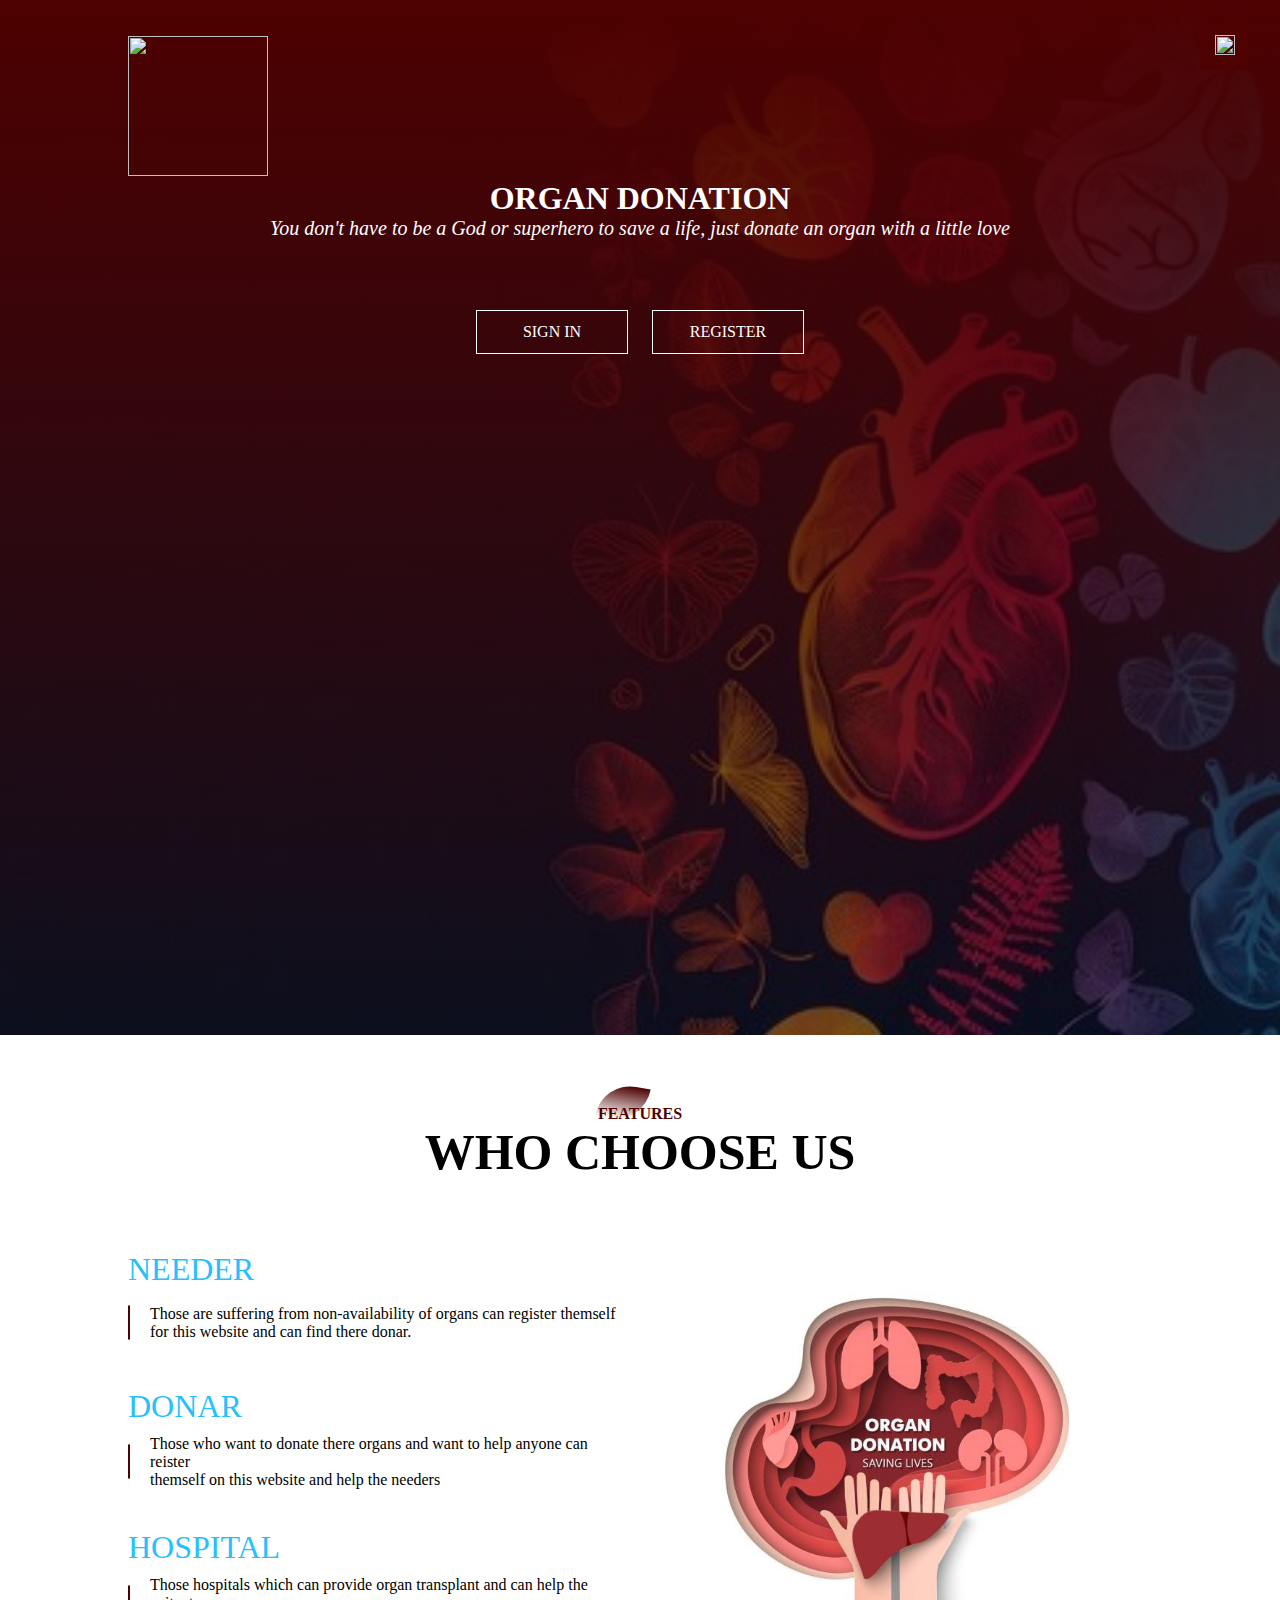
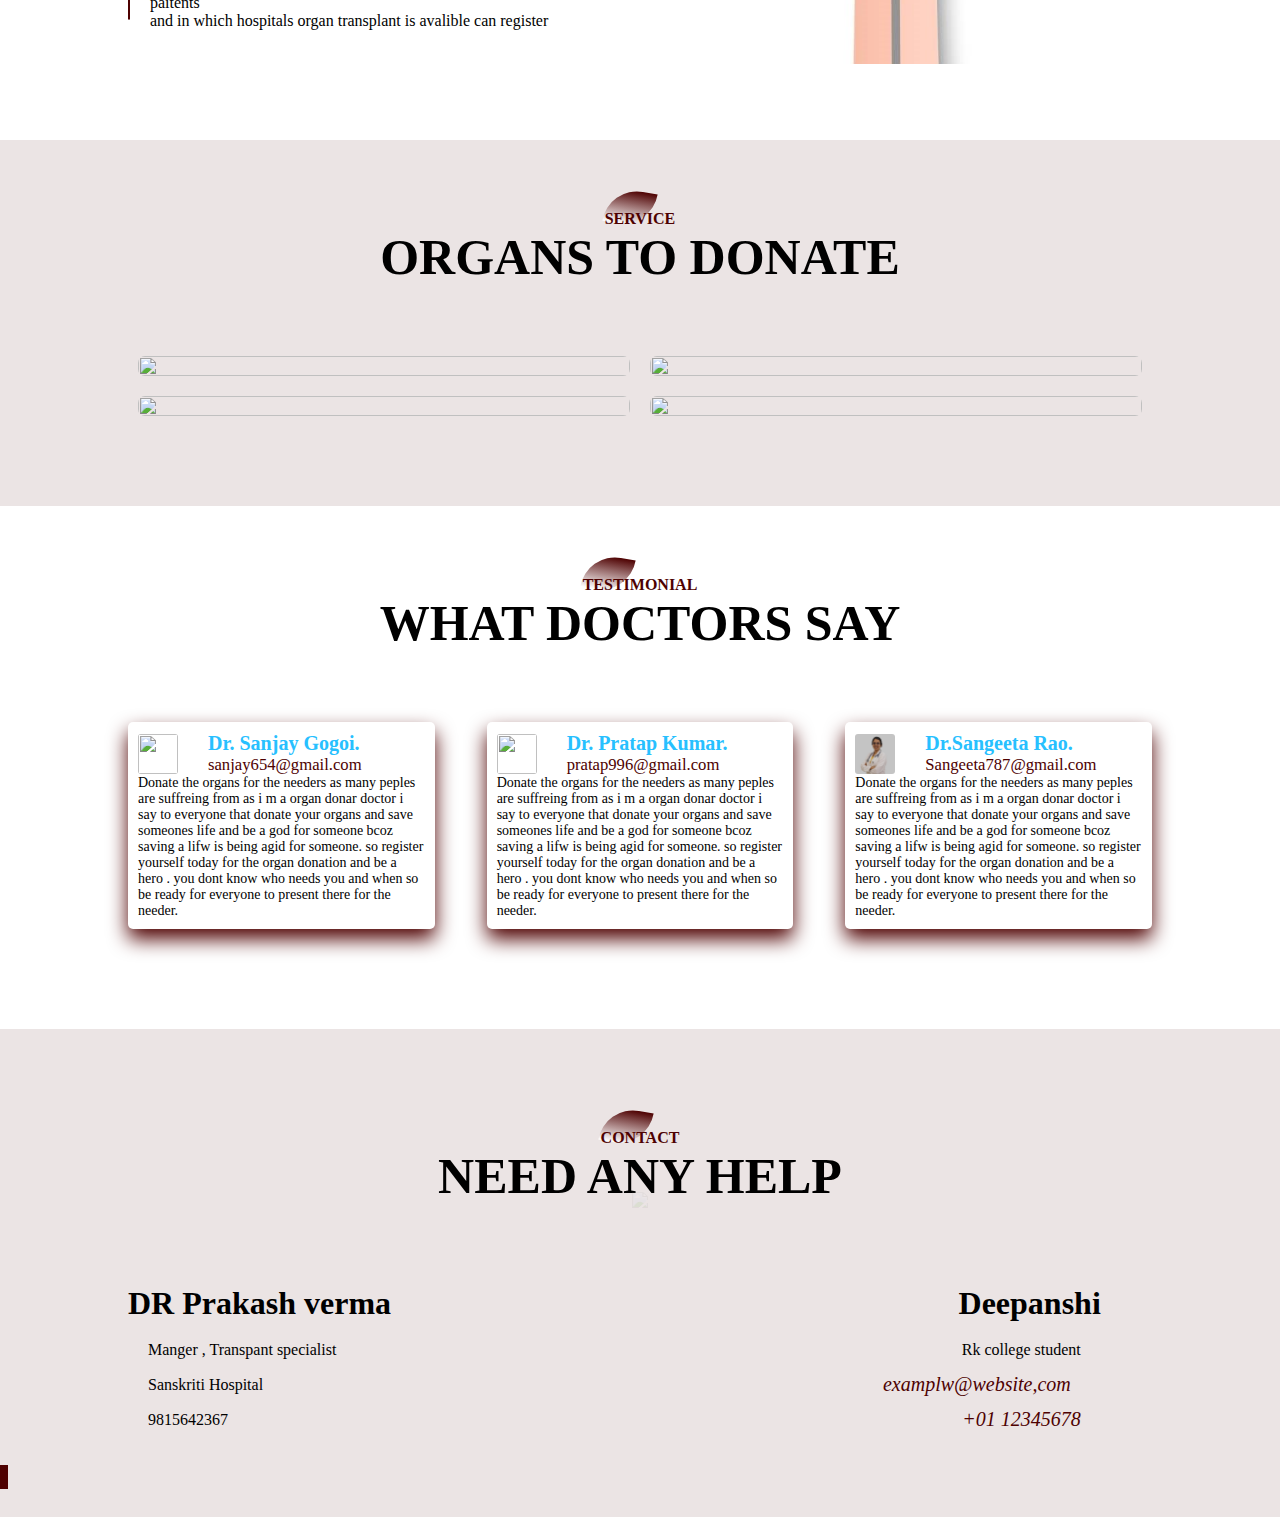
==== index.html @ 8084600e "Add files via upload" ====
<html>
  <head>
    <title> Organ donation website design- easy tutoials</title>
    <link rel="stylesheet" href="style.css">
    <link rel="stylesheet" href="https://cdn.jsdelivr.net/npm/@fortawesome/fontawesome-free@6.4.2/css/fontawesome.min.css">
    <meta name="viewpoint" content="width=device-width, initial-scale=1">
    <link href="preconnect" href="https://fonts.googleapis.com">
<link rel="preconnect" href="https://fonts.gstatic.com" crossorigin>
<script src="https://cdn.jsdelivr.net/gh/cferdinandi/smooth-scroll/dist/smooth-scroll.polyfills.min.js"></script>

  </head>
  <body>
    <section id="banner">
      <img src="heart.png" class="logo">
      <div class="banner-text">
        <h1> ORGAN DONATION</h1>
        <P>You don't have to be a God or superhero to save a life, just donate an organ with a little love</P>
        <div class="banner-btn">
          <a href="#"><span></span>SIGN IN</a>
          <a href="#"><span></span>REGISTER</a>
        </div>
      </div>
    </section>

     <div id="sideNav">
          <nav>
            <ul>
              <li><a href="#banner">HOME</a></li>
              <li><a href="#feature">FEATURES</a></li>
              <li><a href="#service">ORGANS</a></li>
              <li><a href="#testimonial">TESTIMONIALS</a></li>
              <li><a href="#footer">CONTACT US</a></li>
            </ul>
          </nav>
     </div>
     <div id="menuBtn">
      <img src="favorite_24dp_FILL0_wght400_GRAD0_opsz24.png" id="menu">
     </div>

     <!--features-->

     <section id="feature">
      <div class="title-text">
        <p>FEATURES</p>
        <h1>WHO CHOOSE US</h1>
      </div>
      <div class="feature-box">
        <div class="features">
          <h1>NEEDER</h1>
          <div class="features-desc">
            <div class="feature-icon">
              <i class="fa fa-shield"></i>
            </div>
            <div class="feature-text">
              <p>Those are suffering from non-availability of organs can register themself <br> for this website and can find there donar.</p>
            </div>
          </div>
          <h1>DONAR</h1>
          <div class="features-desc">
            <div class="feature-icon">
              <i class="fa fa-shield"></i>
            </div>
            <div class="feature-text">
              <p>Those who want to donate there organs and want to help anyone can reister <br> themself on this website and help the needers</p>
            </div>
          </div>
          <h1>HOSPITAL</h1>
          <div class="features-desc">
            <div class="feature-icon">
              <i class="fa fa-shield"></i>
            </div>
            <div class="feature-text">
              <p>Those hospitals which can provide organ transplant and can help the paitents <br> and in which hospitals organ transplant is avalible can register</p>
            </div>
          </div>
        </div>
        <div class="features-img">
          <img src="888.jpg">
        </div>
      </div>

      </section>

      <!--service-->

      <section id="service">
        <div class="title-text">
          <p>SERVICE</p>
          <h1> ORGANS TO DONATE</h1>
        </div>
        <div class="service-box">
             <div class="single-service">
                <img src="1.jpg">
                <div class="overlay"></div>
                <div class="service-desc">
                  <h3>HEART</h3>
                  <hr>
                  <p> Those who need Heart donation can look for this.</p>
                </div>
             </div>
             <div class="single-service">
              <img src="22.jpg">
              <div class="overlay"></div>
              <div class="service-desc">
              <h3>BRAIN</h3>
                  <hr>
                  <p>Those who need the donation of brain can look for this.</p>
              </div>  
             </div>
             <div class="single-service">
              <img src="3.jpg">
              <div class="overlay"></div>
              <div class="service-desc">
              <h3>LUNGS</h3>
                  <hr>
                  <p>Those who need the donation of lungs can look for this.</p>
              </div>    
             </div>
             <div class="single-service">
              <img src="5.jpg">
              <div class="overlay"></div>
              <div class="service-desc">
              <h3>BLOOD</h3>
                  <hr>
                  <p>Those who want the donation of blood can look for this.</p>
              </div>    
             </div>
        </div>


      </section> 

    <!---testimonial-->

    <section id="testimonial">
          <div class="title-text">
            <p>TESTIMONIAL</p>
            <h1>WHAT DOCTORS SAY</h1>
          </div>
          <div class="testimonial-row">
             <div class="testimonial-col">
              <div class="user">
                <img src="doctor1.png">
                <div class="user-info">
                  <h4>Dr. Sanjay Gogoi.<i class="feature-text"></i></h4>
                  <small>sanjay654@gmail.com</small>
                </div>
              </div>
              <p>Donate the organs for the needers as many peples are suffreing from as i m a organ donar doctor i say to everyone that donate your organs and save someones life and be a god for someone bcoz saving a lifw is being agid for someone. so register yourself today for the organ donation and be a hero . you dont know who needs you and when so be ready for everyone to present there for the needer.</p>
            </div> 
             <div class="testimonial-col">
              <div class="user">
                <img src="doctor2.png">
                <div class="user-info">
                  <h4>Dr. Pratap Kumar.<i class="feature-text"></i></h4>
                  <small>pratap996@gmail.com</small>
                </div>
              </div>
              <p>Donate the organs for the needers as many peples are suffreing from as i m a organ donar doctor i say to everyone that donate your organs and save someones life and be a god for someone bcoz saving a lifw is being agid for someone. so register yourself today for the organ donation and be a hero . you dont know who needs you and when so be ready for everyone to present there for the needer.</p>
            </div>
             <div class="testimonial-col">
              <div class="user">
                <img src="dr-sucharita-chakraborty.png">
                <div class="user-info">
                  <h4>Dr.Sangeeta Rao.<i class="feature-text"></i></h4>
                  <small>Sangeeta787@gmail.com</small>
                </div>
              </div>
              <p>Donate the organs for the needers as many peples are suffreing from as i m a organ donar doctor i say to everyone that donate your organs and save someones life and be a god for someone bcoz saving a lifw is being agid for someone. so register yourself today for the organ donation and be a hero . you dont know who needs you and when so be ready for everyone to present there for the needer.</p>
            </div>
          </div>


    </section>

    <!--footer-->

    <section id="footer">
      <img src="ddd.jpg" class="footer-img">
       <div class="title-text">
       <p>CONTACT</p>
       <h1>NEED ANY HELP</h1>
    </div>  
     <div class="footer-row">
      <div class="footer-left">
        <h1>DR Prakash verma</h1>
        <p> <i class="fa fa-clock-o"></i>Manger , Transpant specialist</p>
        <p> <i class="fa fa-clock-o"></i>Sanskriti Hospital</p>
        <p> <i class="fa fa-clock-o"></i>9815642367</p>
      </div>
      <div class="footer-right">
        <h1>Deepanshi</h1>
        <p>Rk college student<i class="fa fa-map-market"></i</p>
        <p>examplw@website,com <i class="fa fa-paper plane"></i></p>
        <p>+01 12345678 <i class="fa fa-phone"></i></p>
      </div>
     </div>

     <div class="social-links">
         <i class="fa fa-facebook"></i>
         <i class="fa fa-facebook"></i>
         <i class="fa fa-facebook"></i>
         <i class="fa fa-facebook"></i>
     </div>
     <script>
                var menuBtn = document.getElementById("menuBtn")
                var sideNav = document.getElementById("sideNav")
                var menu = document.getElementById("menu")

                sideNav.style.right = "-250px";  

                menuBtn.onclick = function(){
                  if(sideNav.style.right == "-250px"){
                      sideNav.style.right = "0";
                      menu.src = "heart2.png";
                  }
                  else{
                    sideNav.style.right = "-250px";
                    menu.src = "heart.png";
                  }
                }

                var scroll = new SmoothScroll('a[href*="#"]', {
	                  speed: 500,
	                  speedAsDuration: true
                });
              </script>
       </body>
</html>
---- style.css ----
*{
    margin: 0;
    padding: 0;
    poppins-thin {
        font-family: "Poppins", sans-serif;
        font-weight: 100;
        font-style: normal;
}
#banner{
      width: 100%;
      background: linear-gradient(to top, rgba(0,0,0,0.5),rgb(78,1,1)), url(cccc.jpg);
      background-position: center;
      background-size: cover;
      height: 115vh;
    }
   .logo{
        width: 140px;
        position: absolute;
        top: 4%;
        left: 10%;
    }
.banner-text{
        text-align: center;
        color: #fff;
        padding-top: 180px;
    }
.banner-text h1{


     }
.banner-text p{
        font-size: 20px;
        font-style: italic;
     }
.banner-btn{
   margin: 70px auto 0;
}
.banner-btn a{
   width: 150px;
   text-decoration: none;
   display: inline-block;
   margin: 0 10px;
   padding: 12px 0;
   color: #fff;
   border: .5px solid #fff;
   position: relative;
   z-index: 1;
   transition: color 0.5s;
}
.banner-btn a span{
   width: 0%;
   height: 100%;
   position: absolute;
   top: 0;
   left: 0;
   background: #fff;
   z-index: -1;
   transition: 0.5s;
}
.banner-btn a:hover span{
   width: 100%;
}
.banner-btn a:hover{
   color: #000;
}
     
#sideNav{
        width:250px;
        height: 100vh;
        position: fixed;
        right: -250px;
        top: 0;
        background: rgb(78, 1, 1);
        z-index: 2;
        transition: 0.5s;
     }
 nav ul li{
        life-style: none;
        margin: 50px 20px;
     }
 nav ul li a{
        text-decoration: none;
        color: #fff;
     }
     #menuBtn{
        width: 50px;
        height: 50px;
        background: rgb(78, 1, 1);
        text-align: center;
        position: fixed;
        right: 30px;
        top: 20px;
        border-radius: 3px;
        z-index: 3;
        cursor: pointer;
     }
     #menuBtn img{
        width: 20px;
        margin-top: 15px;
     }
     @media  screen and (max-width: 770px) {
      .banner-text h1{
         font-size: 44px;
         poppins-thin {
             font-family: "Poppins", sans-serif;
             font-weight: 100;
             font-style: normal;
         }
         .banner-btn a{
            display: block;
            margin: 20px;
     }
   }
   } 
}

     /*--feature--*/

     #feature{
      width: 100%;
      padding: 70px 0;
     }
   .title-text{
      text-align: center;
      padding-bottom: 70px;
   }
   .title-text p{
      margin: auto;
      font: 20px;
      color: rgb(78, 1, 1);
      font-weight: bold;
      position: relative;
      z-index: 1;
      display: inline-block;
   }
   .title-text p::after{
      content: '';
      width: 50px;
      height: 35px;
      background: linear-gradient(rgb(78,1,1),#fff);
      position: absolute;
      top: -20px;
      left: 0;
      z-index: -1;
      transform: rotate(10deg);
      border-top-left-radius: 35px;
      border-bottom-right-radius: 35px;
   }
   .title-text h1{
      font-size: 50px;
   }
   .feature-box{
      width: 80%;
      margin: auto;
      display: flex;
      flex-wrap: wrap;
      align-items: center;
      text-align: center;
   }
   .features{
      flex-basis: 50%;
   }
   .features-img{
      flex-basis: 50%;
      margin: auto;
   }
   .features-img img{
      width: 70%;
   }
   .features h1{
          text-align: left;
          margin-bottom: 10px;
          font-weight: 100;
          color: #27c0ff;
    }
   .features-desc{
      display: flex;
      align-items: center;
      margin-bottom: 40px;
    }
   .feature-icon .fa{
      width: 50px;
      height: 50px;
      font-size: 30px;
      line-height: 50px;
      border-radius: 8px;
      color: rgb(78, 1, 1);
      border: 1px solid rgb(78, 1, 1);
   }
   .feature-text p{
      padding: 0 20px;
      text-align: initial;
   }
   @media  screen and (max-width: 770px) {
      .title-text h1{
         font-size: 35px;
      }
      .features{
         flex-basis: 100%;
      }
      .features-img{
         flex-basis: 100%;
       }
       .features-img img{
         width: 100%;
         border-radius: 10px;
       }
      }
      
      /*--Organ---*/
      
     #service{
          width: 100%;
          padding: 70px 0;
          background: #ebe4e4;
     }
      
      .service-box{
         width: 80%;
         display: flex;
         flex-wrap: wrap;
         justify-content: space-around;
         margin: auto;
      }
      .single-service{
         flex-basis: 48%;
         text-align: center;
         border-radius: 7px;
         margin-bottom: 20px;
         color: #fff;
         position: relative;
      }
      .single-service img{
         width: 100%;
         border-radius: 7px;
      }
      .overlay{
         width: 100%;
         height: 100%;
         position: absolute;
         top: 0;
         border-radius: 7px;
         cursor: pointer;
         background: linear-gradient(rgba(0,0,0,0.5),rgb(78,1,1));
         opacity: 0;
         transition: 1s;
      }
      .single-service:hover .overlay{
           opacity: 1;
      }
      .service-desc{
         width: 80%;
         position: absolute;
         bottom: 0%;
         left: 50%;
         opacity: 0;
         transform: translateX(-50%);
         transition: 1s;
      }
      hr{
         background: #fff ;
         height: 2px;
         border: 0;
         margin: 15px auto;
         width: 60%;
      }
      .service-desc p{
         font-size: 14px;
      }
      .single-service:hover .service-desc{
         bottom: 40%;
         opacity: 1;
      }

      @media  screen and (max-width: 770px) {
         .single-service{
            flex-basis: 100;
            margin-bottom: 30px;
         }
         .service-desc p{
              font-size: 12px;
         }
         hr{
            margin: 5px auto;
         }
         .single-service:hover .service-desc{
            bottom: 2% !important;
         }
      }

   /*---testimonial----*/

   #testimonial{
      width: 100%;
      padding: 70px 0;
   }
   .testimonial-row{
      width: 80%;
      margin: auto;
      display: flex;
      justify-content: space-between;
      align-items: flex-start;
      flex-wrap: wrap;
   }
   .testimonial-col{
      flex-basis: 28%;
      padding: 10px;
      margin-bottom: 30px;
      border-radius: 5px;
      box-shadow: 0 10px 20px rgb(78,1,1,1);
      cursor: pointer;
      transition: transform .5s;
   }
   .testimonial-col{
      font-size: 14px ;
   }
   .user{
      display: flex;
      align-items: center;
      margin-right: 20px 0;
   }
   .user img{
      width: 40px;
      margin-right: 20px;
      border-radius: 3px;
   }
   .user-info{
      margin-left: 10px;
      color: #27c0ff ;
      font-size: 20px;
   }
   .user-info small{
      color: rgb(78, 1, 1);
   }
   .testimonial-col:hover{
      transform: translaty(7px);
   }
   @media  screen and (max-width: 770px){
      .testimonial-col{
         flex-basis: 100%;
      }
   }

   /*--footer--*/

   #footer{
      padding:100px 0 20px ;
      background:  #ebe4e4;
      position: relative;
   }
.footer-row{
   width: 80%;
   margin: 0 auto;
   display: flex;
   justify-content: space-between;
   flex-wrap: wrap;
}
.footer-left,.footer-right{
   flex-basis: 45%;
   padding: 10x;
   margin-bottom: 20px;
}

.footer-right{
   text-align: right;
}
.footer-row h1{
      margin: 10px 0;
}
.footer-row p{
   line-height: 35px;
}
.footer-left .fa,.footer-right .fa{
   font-size: 20px;
   color: rgb(78, 1, 1);
   margin:10px ;
}
.footer-img{
   max-width: 370px;
   opacity: 0.1;
   position: absolute;
   left: 50%;
   top: 35%;
   transform: translate(-50%,-50%);
}
.social-links{
        align-content: center;
}

.social-links .fa{
      height: 40px;
      width: 40px;
      font-size: 20px;
      line-height: 40px;
      border: 1px solid rgb(78, 1, 1);
}
.social-links .fa:hover{
   background: rgb(78, 1, 1);
   color: #fff;
   transform: translateY(-7px);
}
.social-links p{
   font-size: 12px;
   margin-top: 20px;
}
@media screen and (max-width: 770px){
     .footer-left,.footer-right{
      flex-basis: 100%;
      font-size: 14px;
     }
     .footer-img{
      top: 25%;
     }
}
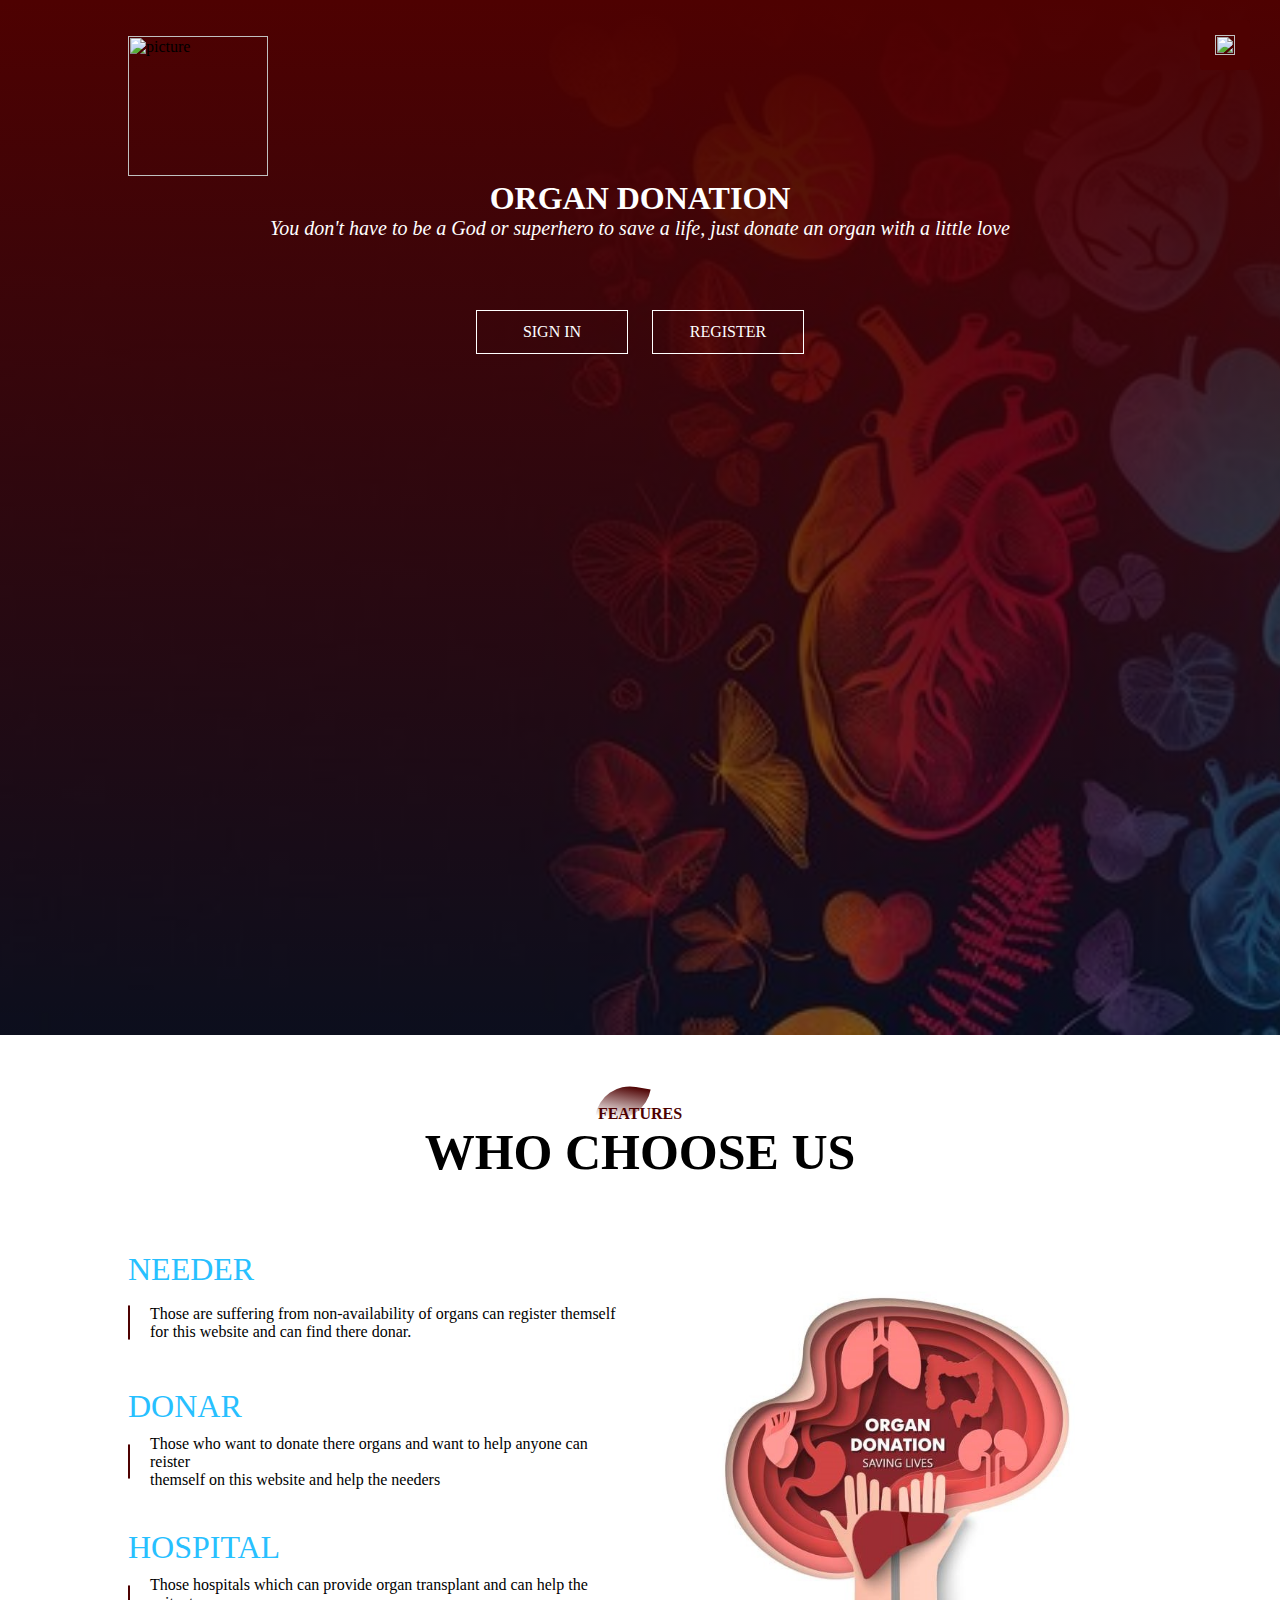
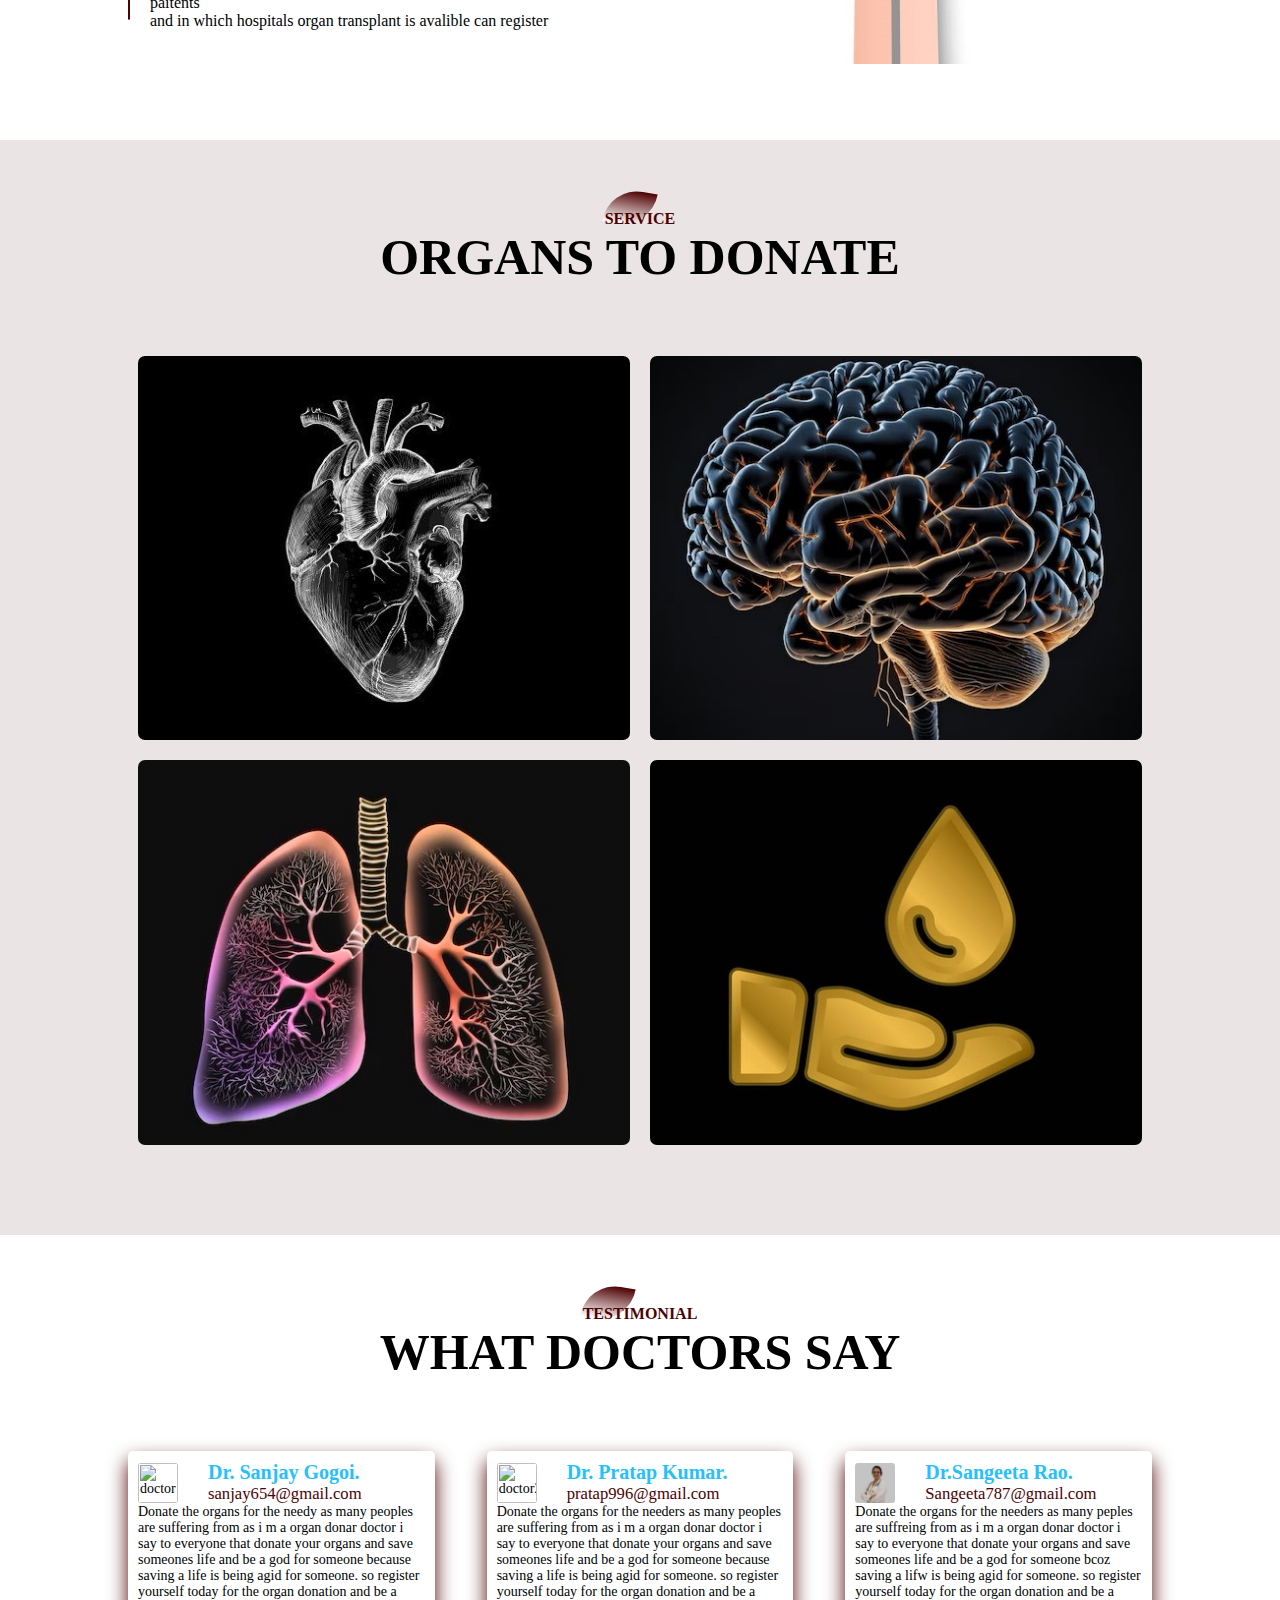
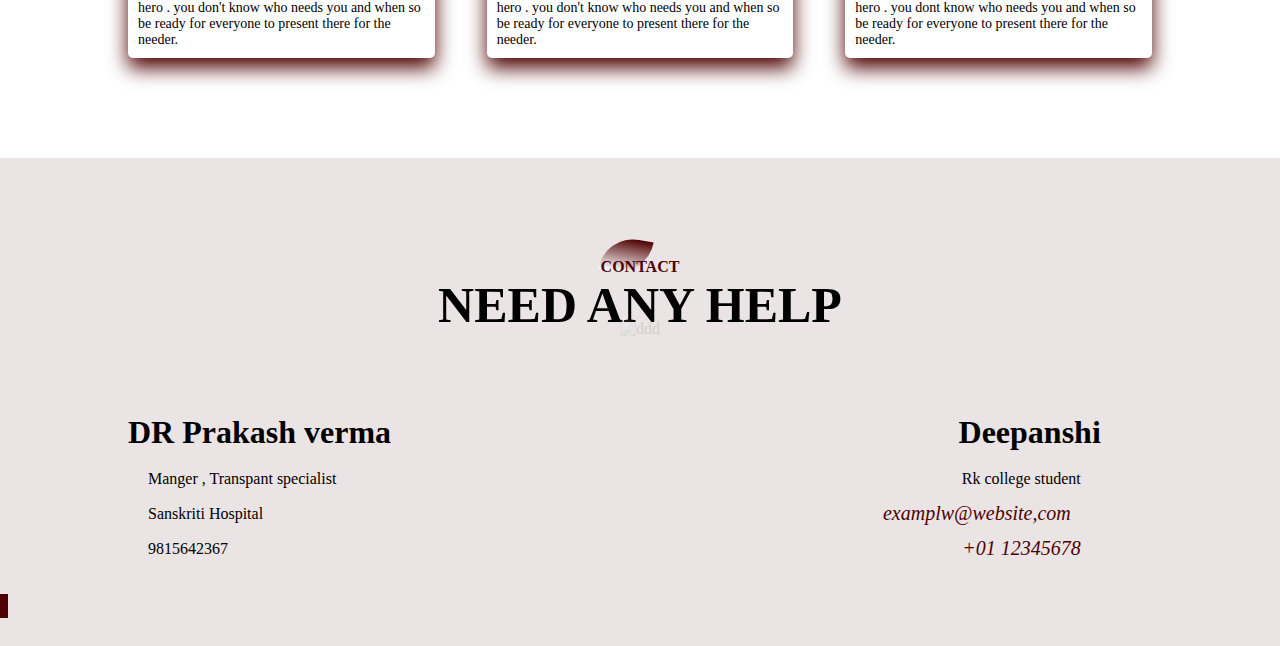
==== commit 48809f96: "changes" ====
--- a/index.html
+++ b/index.html
@@ -7,22 +7,21 @@
     <link href="preconnect" href="https://fonts.googleapis.com">
 <link rel="preconnect" href="https://fonts.gstatic.com" crossorigin>
 <script src="https://cdn.jsdelivr.net/gh/cferdinandi/smooth-scroll/dist/smooth-scroll.polyfills.min.js"></script>
-
-  </head>
+</head>
   <body>
     <section id="banner">
-      <img src="heart.png" class="logo">
+      <img src="heart.png" class="logo" alt="picture">
       <div class="banner-text">
         <h1> ORGAN DONATION</h1>
         <P>You don't have to be a God or superhero to save a life, just donate an organ with a little love</P>
         <div class="banner-btn">
-          <a href="#"><span></span>SIGN IN</a>
+          <a href="form.html" target="_blank"><span></span>SIGN IN</a>
           <a href="#"><span></span>REGISTER</a>
         </div>
       </div>
     </section>
 
-     <div id="sideNav">
+    <div id="sideNav">
           <nav>
             <ul>
               <li><a href="#banner">HOME</a></li>
@@ -34,7 +33,7 @@
           </nav>
      </div>
      <div id="menuBtn">
-      <img src="favorite_24dp_FILL0_wght400_GRAD0_opsz24.png" id="menu">
+     <img src="favorite_24dp_FILL0_wght400_GRAD0_opsz24.png" id="menu" alt="cover">
      </div>
 
      <!--features-->
@@ -75,7 +74,7 @@
           </div>
         </div>
         <div class="features-img">
-          <img src="888.jpg">
+          <img src="888.jpg" alt="888">
         </div>
       </div>
 
@@ -90,7 +89,7 @@
         </div>
         <div class="service-box">
              <div class="single-service">
-                <img src="1.jpg">
+                <img src="1.jpg" alt="1">
                 <div class="overlay"></div>
                 <div class="service-desc">
                   <h3>HEART</h3>
@@ -99,7 +98,7 @@
                 </div>
              </div>
              <div class="single-service">
-              <img src="22.jpg">
+              <img src="22.jpg" alt="22">
               <div class="overlay"></div>
               <div class="service-desc">
               <h3>BRAIN</h3>
@@ -108,7 +107,7 @@
               </div>  
              </div>
              <div class="single-service">
-              <img src="3.jpg">
+              <img src="3.jpg" alt="3">
               <div class="overlay"></div>
               <div class="service-desc">
               <h3>LUNGS</h3>
@@ -117,7 +116,7 @@
               </div>    
              </div>
              <div class="single-service">
-              <img src="5.jpg">
+              <img src="5.jpg" alt="5">
               <div class="overlay"></div>
               <div class="service-desc">
               <h3>BLOOD</h3>
@@ -140,27 +139,27 @@
           <div class="testimonial-row">
              <div class="testimonial-col">
               <div class="user">
-                <img src="doctor1.png">
+                <img src="doctor1.png" alt="doctor1">
                 <div class="user-info">
                   <h4>Dr. Sanjay Gogoi.<i class="feature-text"></i></h4>
                   <small>sanjay654@gmail.com</small>
                 </div>
               </div>
-              <p>Donate the organs for the needers as many peples are suffreing from as i m a organ donar doctor i say to everyone that donate your organs and save someones life and be a god for someone bcoz saving a lifw is being agid for someone. so register yourself today for the organ donation and be a hero . you dont know who needs you and when so be ready for everyone to present there for the needer.</p>
+              <p>Donate the organs for the needy as many peoples are suffering from as i m a organ donar doctor i say to everyone that donate your organs and save someones life and be a god for someone because saving a life is being agid for someone. so register yourself today for the organ donation and be a hero . you don't know who needs you and when so be ready for everyone to present there for the needer.</p>
             </div> 
              <div class="testimonial-col">
               <div class="user">
-                <img src="doctor2.png">
+                <img src="doctor2.png" alt="doctor2">
                 <div class="user-info">
                   <h4>Dr. Pratap Kumar.<i class="feature-text"></i></h4>
                   <small>pratap996@gmail.com</small>
                 </div>
               </div>
-              <p>Donate the organs for the needers as many peples are suffreing from as i m a organ donar doctor i say to everyone that donate your organs and save someones life and be a god for someone bcoz saving a lifw is being agid for someone. so register yourself today for the organ donation and be a hero . you dont know who needs you and when so be ready for everyone to present there for the needer.</p>
+              <p>Donate the organs for the needers as many peoples are suffering from as i m a organ donar doctor i say to everyone that donate your organs and save someones life and be a god for someone because saving a life is being agid for someone. so register yourself today for the organ donation and be a hero . you don't know who needs you and when so be ready for everyone to present there for the needer.</p>
             </div>
              <div class="testimonial-col">
               <div class="user">
-                <img src="dr-sucharita-chakraborty.png">
+                <img src="dr-sucharita-chakraborty.png" alt="dr-sucharita-chakraborty">
                 <div class="user-info">
                   <h4>Dr.Sangeeta Rao.<i class="feature-text"></i></h4>
                   <small>Sangeeta787@gmail.com</small>
@@ -176,7 +175,7 @@
     <!--footer-->
 
     <section id="footer">
-      <img src="ddd.jpg" class="footer-img">
+      <img src="ddd.jpg" class="footer-img" alt="ddd">
        <div class="title-text">
        <p>CONTACT</p>
        <h1>NEED ANY HELP</h1>
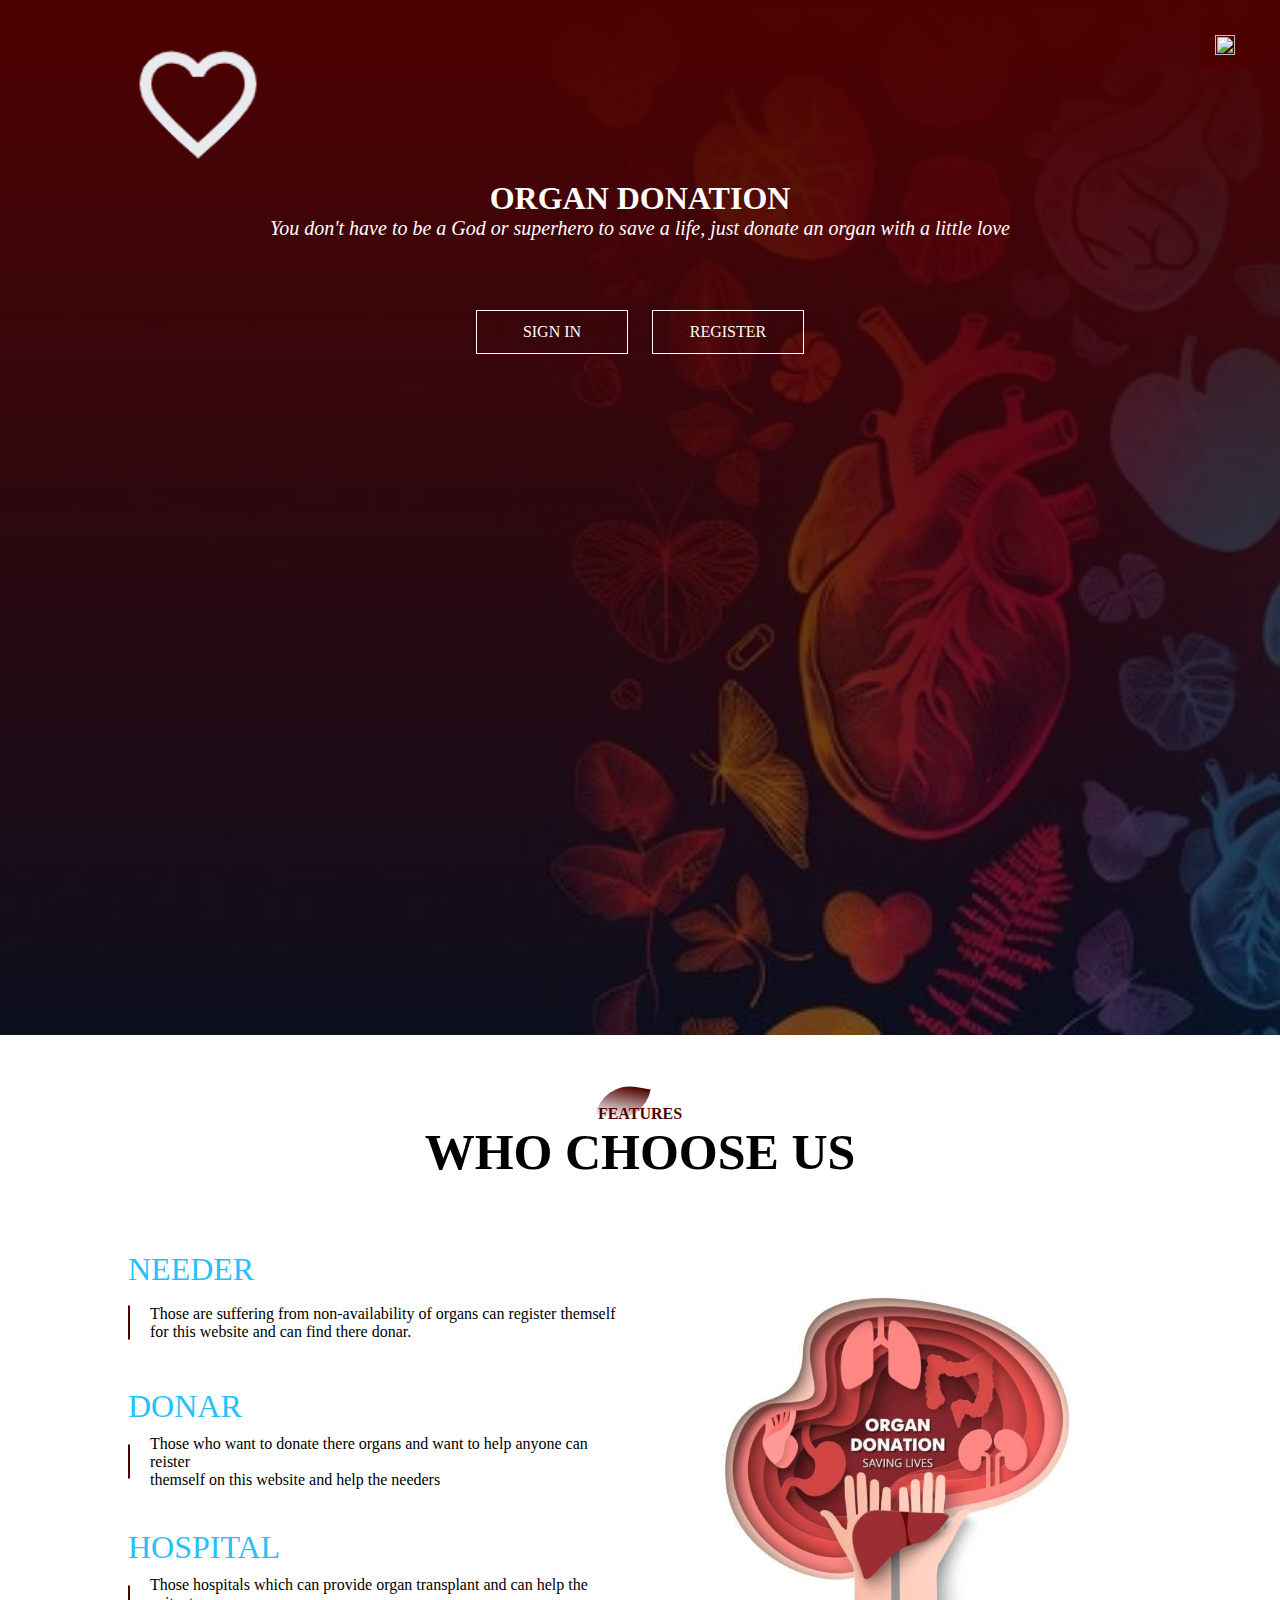
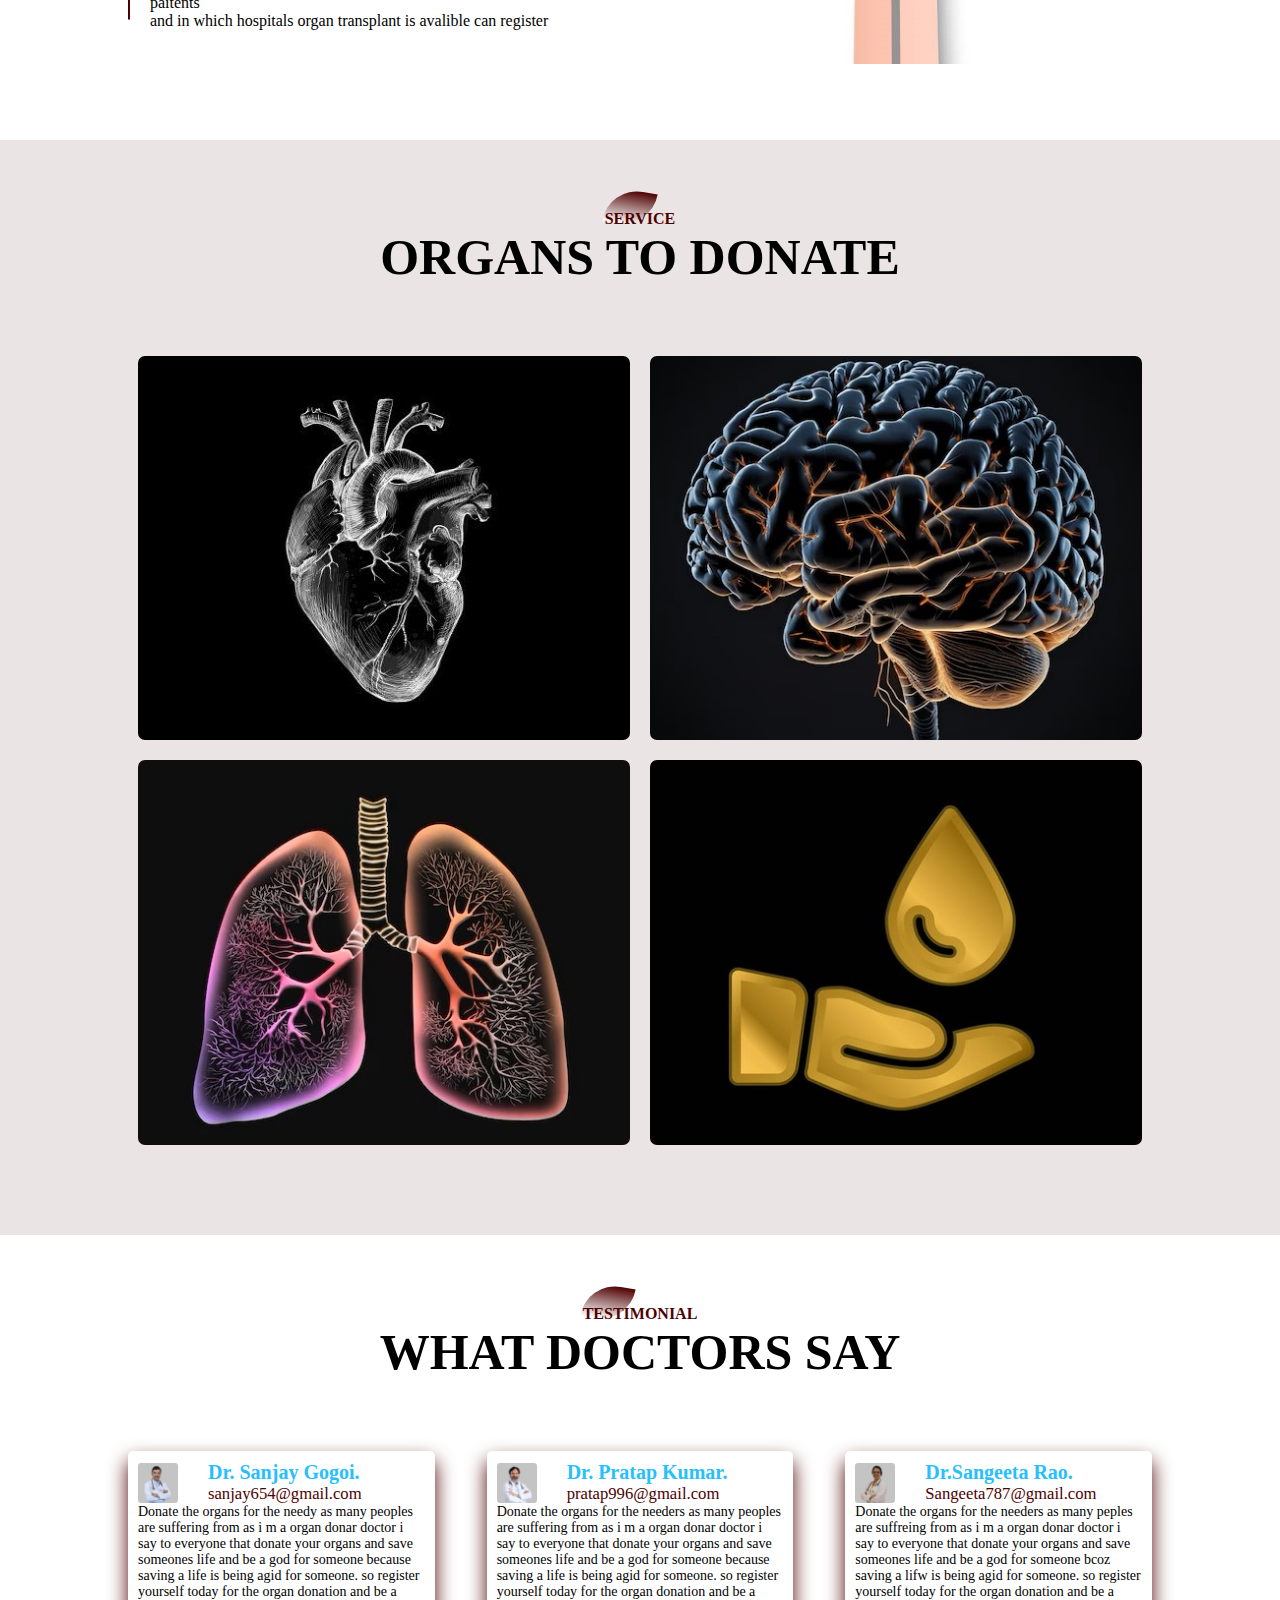
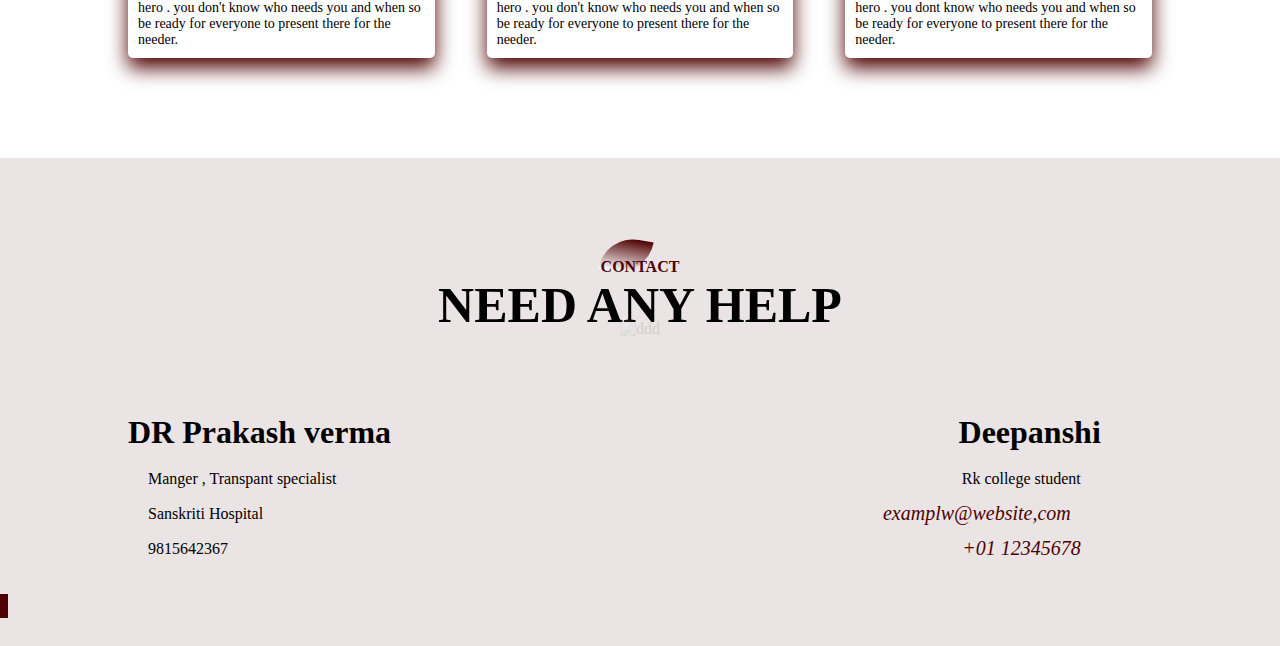
==== commit e66a6458: "git push" ====
--- a/index.html
+++ b/index.html
@@ -15,8 +15,8 @@
         <h1> ORGAN DONATION</h1>
         <P>You don't have to be a God or superhero to save a life, just donate an organ with a little love</P>
         <div class="banner-btn">
-          <a href="form.html" target="_blank"><span></span>SIGN IN</a>
-          <a href="#"><span></span>REGISTER</a>
+          <a href="signin/sign in.html" target="_blank"><span></span>SIGN IN</a>
+          <a href="form.html" target="_blank"><span></span>REGISTER</a>
         </div>
       </div>
     </section>
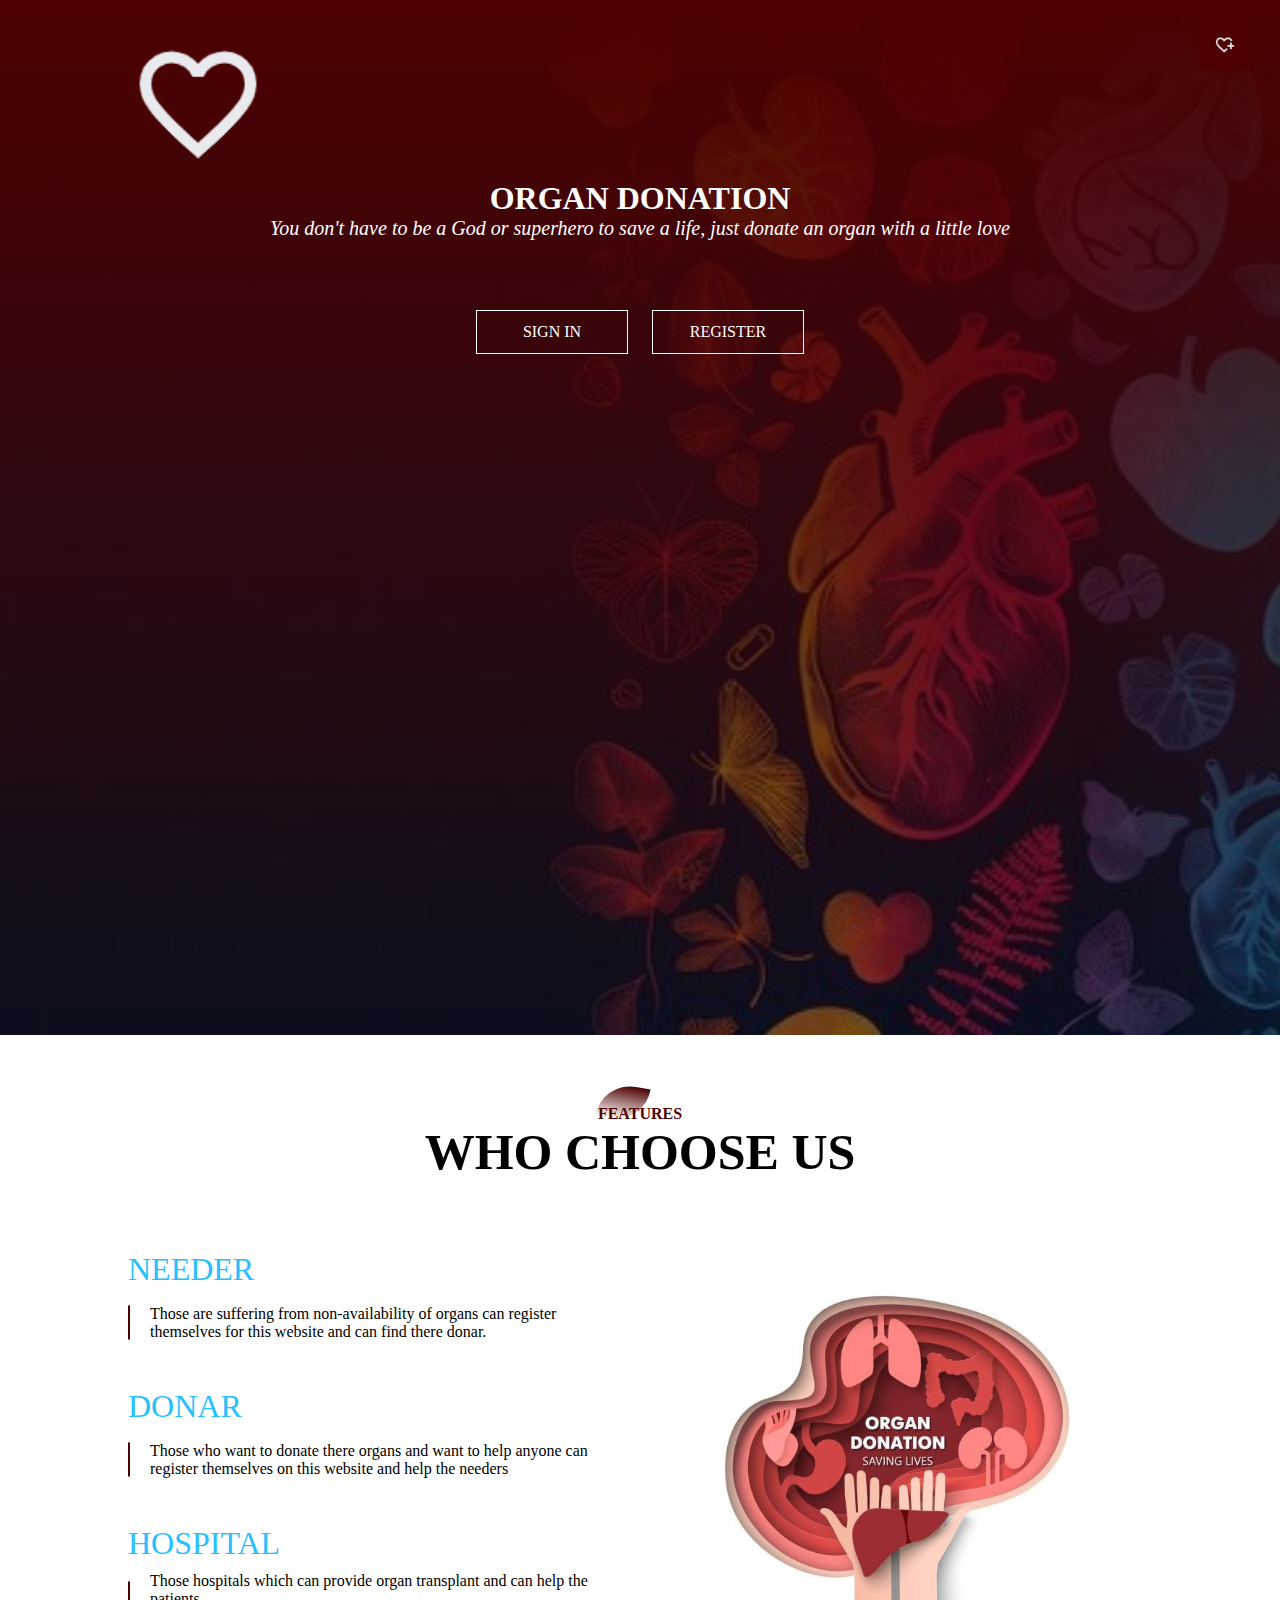
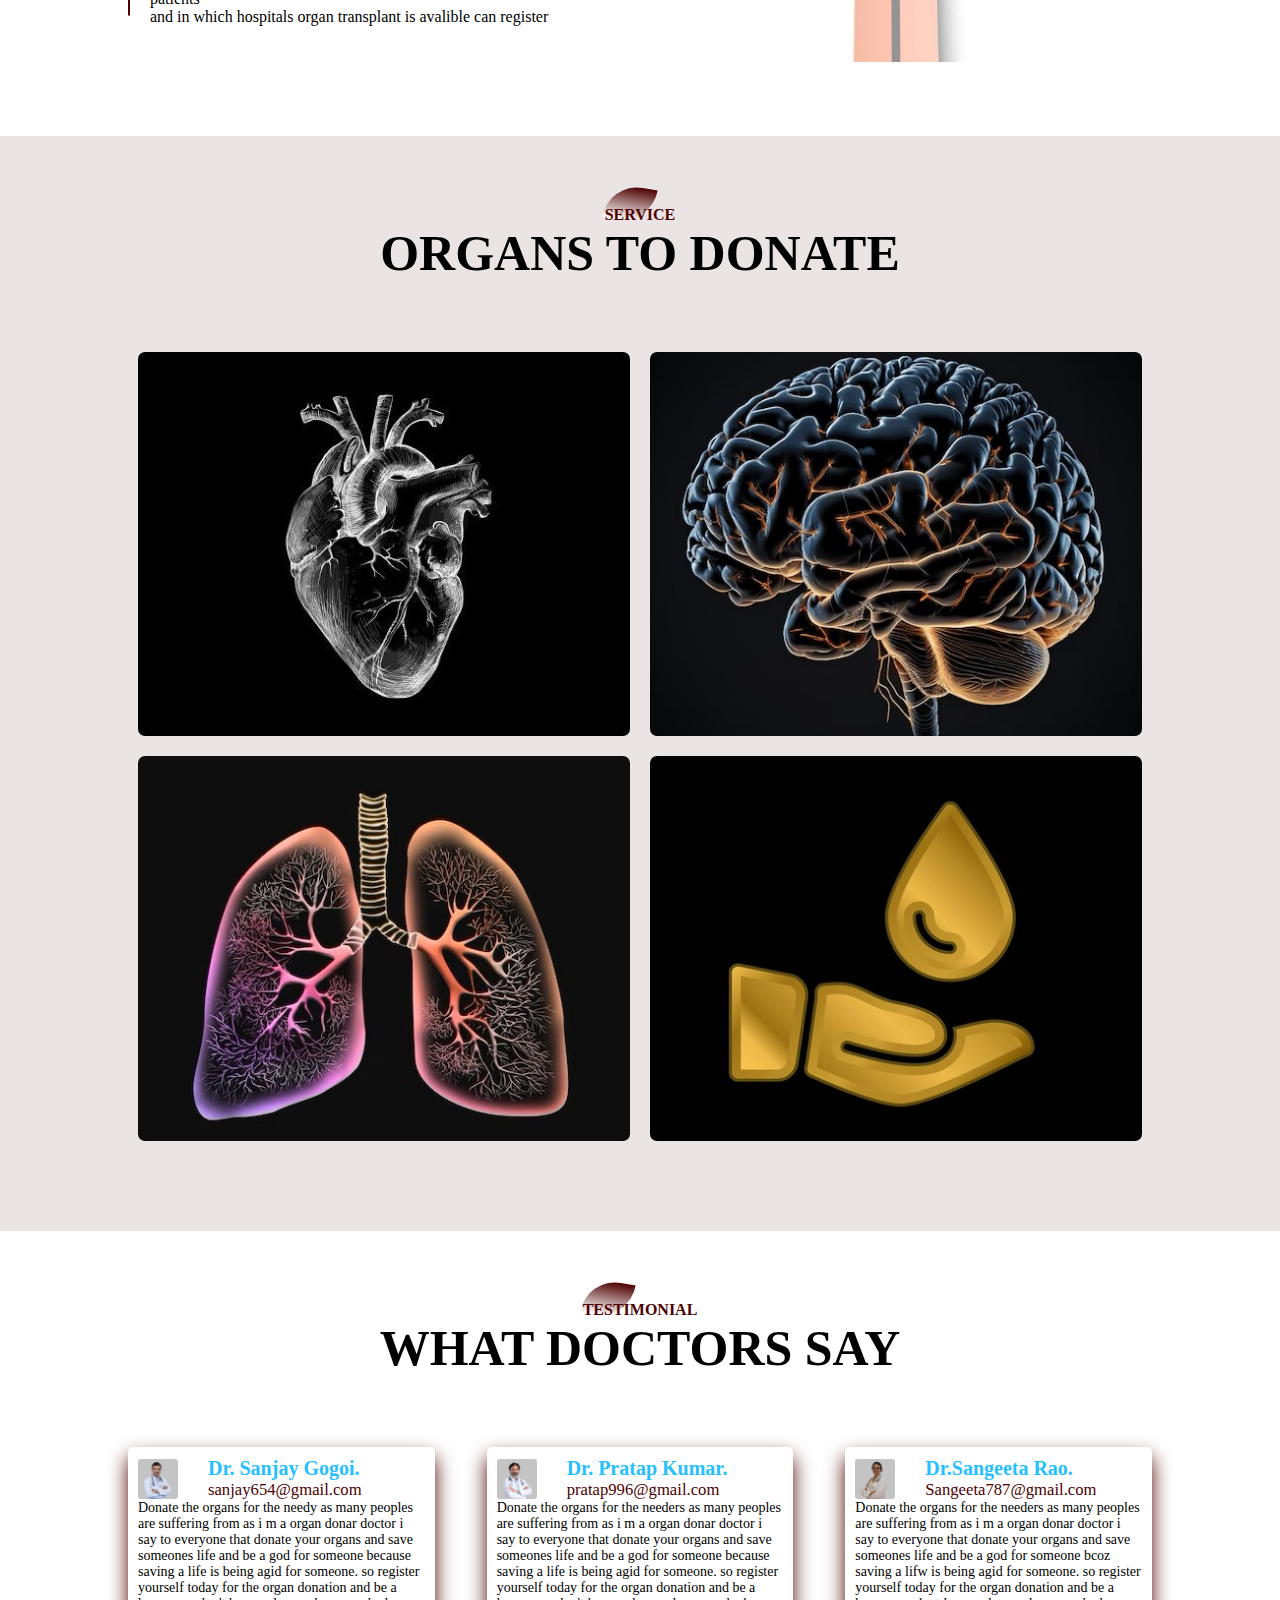
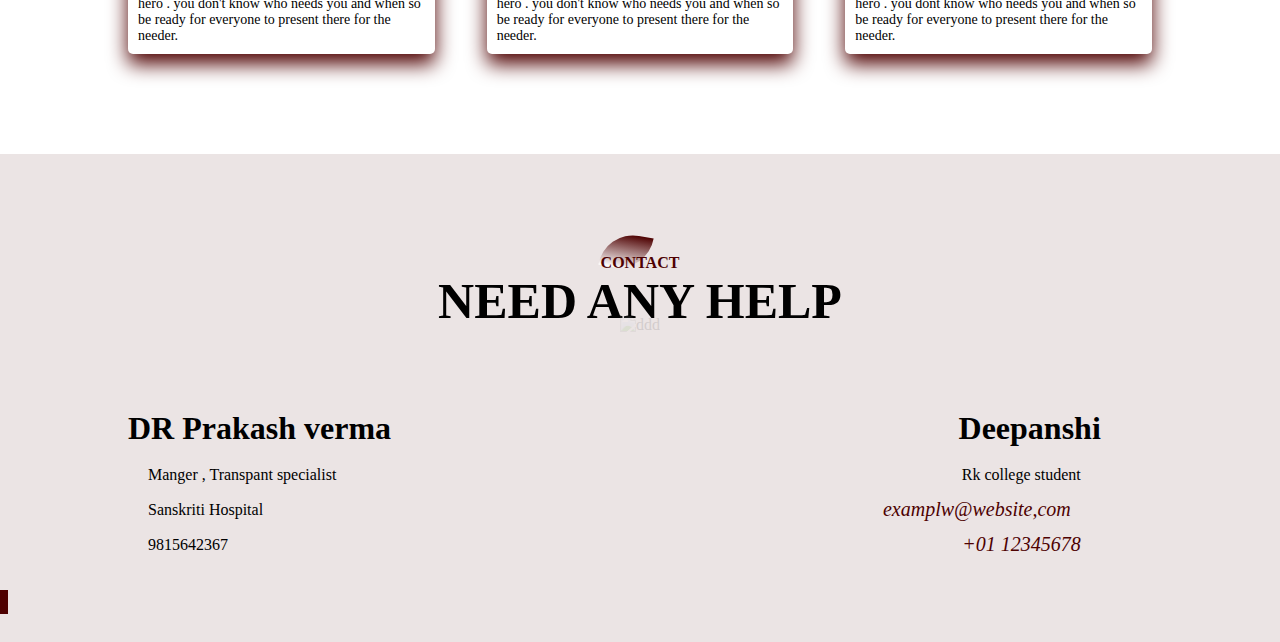
==== commit 8777a836: "form" ====
--- a/index.html
+++ b/index.html
@@ -33,7 +33,7 @@
           </nav>
      </div>
      <div id="menuBtn">
-     <img src="favorite_24dp_FILL0_wght400_GRAD0_opsz24.png" id="menu" alt="cover">
+     <img src="heart2.png" id="menu" alt="cover">
      </div>
 
      <!--features-->
@@ -51,7 +51,7 @@
               <i class="fa fa-shield"></i>
             </div>
             <div class="feature-text">
-              <p>Those are suffering from non-availability of organs can register themself <br> for this website and can find there donar.</p>
+              <p>Those are suffering from non-availability of organs can register themselves for this website and can find there donar.</p>
             </div>
           </div>
           <h1>DONAR</h1>
@@ -60,7 +60,7 @@
               <i class="fa fa-shield"></i>
             </div>
             <div class="feature-text">
-              <p>Those who want to donate there organs and want to help anyone can reister <br> themself on this website and help the needers</p>
+              <p>Those who want to donate there organs and want to help anyone can register themselves on this website and help the needers</p>
             </div>
           </div>
           <h1>HOSPITAL</h1>
@@ -69,7 +69,7 @@
               <i class="fa fa-shield"></i>
             </div>
             <div class="feature-text">
-              <p>Those hospitals which can provide organ transplant and can help the paitents <br> and in which hospitals organ transplant is avalible can register</p>
+              <p>Those hospitals which can provide organ transplant and can help the patients <br> and in which hospitals organ transplant is avalible can register</p>
             </div>
           </div>
         </div>
@@ -165,7 +165,7 @@
                   <small>Sangeeta787@gmail.com</small>
                 </div>
               </div>
-              <p>Donate the organs for the needers as many peples are suffreing from as i m a organ donar doctor i say to everyone that donate your organs and save someones life and be a god for someone bcoz saving a lifw is being agid for someone. so register yourself today for the organ donation and be a hero . you dont know who needs you and when so be ready for everyone to present there for the needer.</p>
+              <p>Donate the organs for the needers as many peoples are suffering from as i m a organ donar doctor i say to everyone that donate your organs and save someones life and be a god for someone bcoz saving a lifw is being agid for someone. so register yourself today for the organ donation and be a hero . you dont know who needs you and when so be ready for everyone to present there for the needer.</p>
             </div>
           </div>
 
